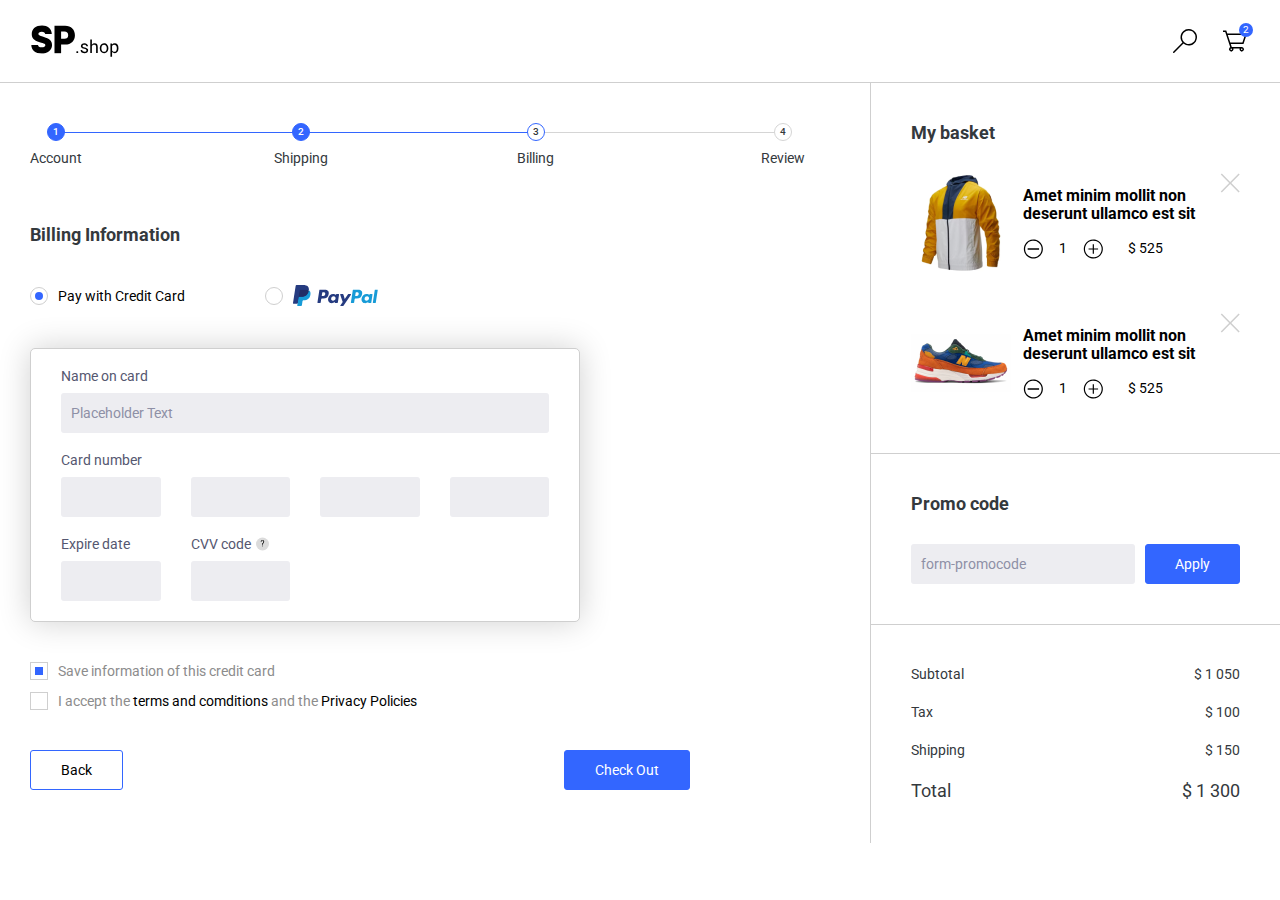
==== app/index.html @ a6941715 "init project" ====
<!DOCTYPE html>
<html lang="ru">
  <head>
    <meta charset="UTF-8">
<meta http-equiv="X-UA-Compatible" content="IE=edge">
<meta name="viewport" content="width=device-width, initial-scale=1.0">
    <!-- Favicon -->
<link rel="shortcut icon" href="img/favicon.png" type="image/x-icon" />

<!-- Link Swiper's CSS -->
<link rel="stylesheet" href="https://unpkg.com/swiper/swiper-bundle.min.css" />

<!-- nouislider -->
<link
  rel="stylesheet"
  href="https://cdnjs.cloudflare.com/ajax/libs/noUiSlider/15.5.0/nouislider.min.css"
/>

<!-- Choices JS  -->
<link
  rel="stylesheet"
  href="https://cdn.jsdelivr.net/npm/choices.js/public/assets/styles/choices.min.css"
/>

<!-- fancybox -->
<link
  rel="stylesheet"
  href="https://cdnjs.cloudflare.com/ajax/libs/fancybox/3.5.7/jquery.fancybox.min.css"
/>

<!-- Custom Link -->
<link rel="stylesheet" href="css/style.css" />

<title>Title</title>

  </head>

  <body>
    <div class="site-wrapper">
      <header class="header">
  <!-- Mobile Menu -->
  <div class="overlay"></div>

  <div class="mobile-menu">
    <div class="mobile-menu__top">
      <a class="mobile-menu__logo logo" href="#">
        <img src="img/logo.png" alt="логотип" />
      </a>
      <button
        class="mobile-menu__close"
        type="button"
        aria-label="Закрыть меню"
      >
        <svg
          width="24"
          height="24"
          viewBox="0 0 24 24"
          fill="none"
          xmlns="http://www.w3.org/2000/svg"
        >
          <path
            d="M6 6L18 18"
            stroke="#f1ebda"
            stroke-width="2"
            stroke-linecap="round"
            stroke-linejoin="round"
          />
          <path
            d="M18 6L6 18"
            stroke="#f1ebda"
            stroke-width="2"
            stroke-linecap="round"
            stroke-linejoin="round"
          />
        </svg>
      </button>
    </div>

    <ul class="mobile-menu__list">
      <li class="mobile-menu__item">
        <a class="mobile-menu__link" href="#"><span>Пункт меню</span></a>
      </li>
      <li class="mobile-menu__item">
        <a class="mobile-menu__link" href="#"><span>Пункт меню</span></a>
      </li>
      <li class="mobile-menu__item">
        <a class="mobile-menu__link" href="#"><span>Пункт меню</span></a>
      </li>
    </ul>

    <div class="mobile-menu__btns">
      <a class="mobile-menu__phone" href="tel:+74994990917">
        +7 (499) 499 09 17
      </a>
      <!-- <button class="mobile-menu__btn btn" type="button">Онлайн запись</button> -->
    </div>
  </div>
  <!-- Mobile Menu -->

  <div class="container">
    <div class="header__wrapper">
      <a class="header__logo logo" href="#">
        <img src="img/logo.svg" alt="logo" />
      </a>

      <ul class="header-tools">
        <li class="header-tools__item">
          <button class="header-tools__btn" href="#">
            <svg>
              <use xlink:href="img/sprite.svg#search"></use>
            </svg>
          </button>
        </li>
        <li class="header-tools__item">
          <button class="header-tools__btn cart-btn" href="#">
            <svg>
              <use xlink:href="img/sprite.svg#cart"></use>
            </svg>

            <span class="count">2</span>
          </button>
        </li>
      </ul>

      <button class="header__toggle" type="button" aria-label="Открыть меню">
        <span class="header__toggle-line"></span>
        <span class="header__toggle-line"></span>
        <span class="header__toggle-line"></span>
      </button>
    </div>
  </div>
</header>


      <main class="main"><section class="cart">
  <div class="container">
    <div class="cart__wrapper">
      <div class="cart__left">
        <div class="cart__steps cart-steps">
          <div class="cart-steps__top">
            <div class="cart-steps__step cart-steps__step--active">
              <div class="cart-steps__line">
                <span class="cart-steps__line-fill"></span>
              </div>
              <div class="cart-steps__item">
                <span class="cart-steps__count">1</span>
                <p>Account</p>
              </div>
            </div>
            <div class="cart-steps__step cart-steps__step--active">
              <div class="cart-steps__line">
                <span class="cart-steps__line-fill"></span>
              </div>
              <div class="cart-steps__item">
                <span class="cart-steps__count">2</span>
                <p>Shipping</p>
              </div>
            </div>
            <div class="cart-steps__step cart-steps__step--next">
              <div class="cart-steps__line">
                <span class="cart-steps__line-fill"></span>
              </div>
              <div class="cart-steps__item">
                <span class="cart-steps__count">3</span>
                <p>Billing</p>
              </div>
            </div>
            <div class="cart-steps__step">
              <div class="cart-steps__line">
                <span class="cart-steps__line-fill"></span>
              </div>
              <div class="cart-steps__item">
                <span class="cart-steps__count">4</span>
                <p>Review</p>
              </div>
            </div>
          </div>
        </div>

        <h2 class="cart__title">Billing Information</h2>

        <form class="cart__form form-submit">
          <div class="form-submit__radios">
            <label class="custom-checkbox">
              <input
                class="custom-checkbox__input"
                name="payment-method"
                type="radio"
                checked
              />
              <span class="custom-checkbox__box"></span>
              <span class="custom-checkbox__text"> Pay with Credit Card </span>
            </label>
            <label class="custom-checkbox">
              <input
                class="custom-checkbox__input"
                name="payment-method"
                type="radio"
              />
              <span class="custom-checkbox__box"></span>
              <span class="custom-checkbox__text">
                <img src="img/paypal.svg" width="85" height="23" alt="paypal" />
              </span>
            </label>
          </div>

          <div class="form-submit__credit-card">
            <div class="form-submit__group">
              <label class="form-submit__label" for="card-name">
                Name on card
              </label>
              <input
                class="form-submit__input"
                type="text"
                id="card-name"
                placeholder="Placeholder Text"
              />
            </div>
            <div class="form-submit__group">
              <label class="form-submit__label" for="cart-number">
                Card number
              </label>
              <div class="form-submit__inputs">
                <input
                  class="form-submit__input"
                  type="text"
                  id="card-number"
                />
                <input
                  class="form-submit__input"
                  type="text"
                  id="card-number"
                />
                <input
                  class="form-submit__input"
                  type="text"
                  id="card-number"
                />
                <input
                  class="form-submit__input"
                  type="text"
                  id="card-number"
                />
              </div>
            </div>
            <div class="form-submit__groups">
              <div class="form-submit__group">
                <label class="form-submit__label" for="expire-date">
                  Expire date
                </label>

                <input
                  class="form-submit__input"
                  type="text"
                  id="expire-date"
                />
              </div>
              <div class="form-submit__group">
                <label class="form-submit__label" for="cw-code">
                  CVV code
                  <span class="form-submit__question-mark">
                    <svg>
                      <use xlink:href="img/sprite.svg#question-mark"></use>
                    </svg>

                    <small class="tooltip">Card Verification Value </small>
                  </span>
                </label>

                <input class="form-submit__input" type="text" id="cw-code" />
              </div>
            </div>
          </div>

          <div class="form-submit__checkboxes">
            <label class="custom-checkbox custom-checkbox--square">
              <input class="custom-checkbox__input" type="checkbox" checked />
              <span class="custom-checkbox__box"></span>
              <span class="custom-checkbox__text">
                Save information of this credit card
              </span>
            </label>
            <label class="custom-checkbox custom-checkbox--square">
              <input class="custom-checkbox__input" type="checkbox" />
              <span class="custom-checkbox__box"></span>
              <span class="custom-checkbox__text">
                I accept the <a href="#"> terms and comditions</a> <br />
                and the
                <a href="#"> Privacy Policies</a>
              </span>
            </label>
          </div>

          <div class="form-submit__btns">
            <button class="form-submit__btn btn btn--border" type="button">
              Back
            </button>
            <button class="form-submit__btn btn" type="submit">
              Check Out
            </button>
          </div>
        </form>
      </div>
      <div class="cart__right cart-right">
        <div class="cart-right__box">
          <h2 class="cart-right__title">My basket</h2>

          <ul class="cart-right__list">
            <li class="cart-right__item">
              <article class="cart-item" id="1">
                <img
                  class="cart-item__img"
                  src="img/cart-items/1.png"
                  alt="img"
                />
                <div class="cart-item__info">
                  <h3 class="cart-item__title">
                    Amet minim mollit non deserunt ullamco est sit
                  </h3>
                  <div class="cart-item__actions">
                    <div class="cart-item__counter counter">
                      <button
                        class="counter__btn counter__btn--decrement"
                        data-target="increment"
                        type="button"
                      >
                        <svg>
                          <use xlink:href="img/sprite.svg#minus"></use>
                        </svg>
                      </button>
                      <input class="counter__input" type="text" value="1" />
                      <button
                        class="counter__btn counter__btn--increment"
                        data-target="decrement"
                      >
                        <svg>
                          <use xlink:href="img/sprite.svg#plus"></use>
                        </svg>
                      </button>
                    </div>
                    <div class="cart-item__price">$ <span>525</span></div>
                  </div>
                </div>

                <button class="cart-item__remove" type="button">
                  <svg>
                    <use xlink:href="img/sprite.svg#close"></use>
                  </svg>
                </button>
              </article>
            </li>
            <li class="cart-right__item">
              <article class="cart-item" id="2">
                <img
                  class="cart-item__img"
                  src="img/cart-items/2.png"
                  alt="img"
                />
                <div class="cart-item__info">
                  <h3 class="cart-item__title">
                    Amet minim mollit non deserunt ullamco est sit
                  </h3>
                  <div class="cart-item__actions">
                    <div class="cart-item__counter counter">
                      <button
                        class="counter__btn counter__btn--decrement"
                        data-target="increment"
                        type="button"
                      >
                        <svg>
                          <use xlink:href="img/sprite.svg#minus"></use>
                        </svg>
                      </button>
                      <input class="counter__input" type="text" value="1" />
                      <button
                        class="counter__btn counter__btn--increment"
                        data-target="decrement"
                      >
                        <svg>
                          <use xlink:href="img/sprite.svg#plus"></use>
                        </svg>
                      </button>
                    </div>
                    <div class="cart-item__price">$ <span>525</span></div>
                  </div>
                </div>

                <button class="cart-item__remove" type="button">
                  <svg>
                    <use xlink:href="img/sprite.svg#close"></use>
                  </svg>
                </button>
              </article>
            </li>
          </ul>
        </div>

        <div class="cart-right__box">
          <h2 class="cart-right__title">Promo code</h2>
          <form class="form-promocode">
            <label class="form-promocode__label">
              <input
                class="form-promocode__input"
                type="text"
                placeholder="form-promocode"
              />
            </label>
            <button class="form-promocode__btn btn">Apply</button>
          </form>
        </div>

        <div class="cart-right__box">
          <ul class="total">
            <li class="total__item">
              <div>Subtotal</div>
              <div>$ <span class="subtotal-price">1 050</span></div>
            </li>
            <li class="total__item">
              <div>Tax</div>
              <div>$ <span class="tax-price">100</span></div>
            </li>
            <li class="total__item">
              <div>Shipping</div>
              <div>$ <span class="shipping-price">150</span></div>
            </li>
            <li class="total__item">
              <div>Total</div>
              <div>$ <span class="total-price">1 300</span></div>
            </li>
          </ul>
        </div>
      </div>
    </div>
  </div>

  <!-- <div class="cart__right cart-right">
    <div class="cart-right__box">
      <h2 class="cart-right__title">My basket</h2>

      <ul class="cart-right__list">
        <li class="car-right__item">
          <article class="cart-item">
            <img class="cart-item__img" src="img/cart-items/1.png" alt="img" />
            <div class="cart-item__info">
              <h3 class="cart-item__title">
                Amet minim mollit non deserunt ullamco est sit
              </h3>
              <div class="cart-item__actions">
                <div class="cart-item__counter counter">
                  <button
                    class="counter__btn counter__btn--increment"
                    type="button"
                  >
                    <svg>
                      <use xlink:href="img/sprite.svg#minus"></use>
                    </svg>
                  </button>
                  <input class="counter__input" type="text" value="1" />
                  <button class="counter__btn counter__btn--decrease">
                    <svg>
                      <use xlink:href="img/sprite.svg#plus"></use>
                    </svg>
                  </button>
                </div>
                <span class="cart-item__price"> $ 525 </span>
              </div>
            </div>

            <button class="cart-item__remove" type="button">
              <svg>
                <use xlink:href="img/sprite.svg#close"></use>
              </svg>
            </button>
          </article>
        </li>
        <li class="car-right__item">
          <article class="cart-item">
            <img class="cart-item__img" src="img/cart-items/2.png" alt="img" />
            <div class="cart-item__info">
              <h3 class="cart-item__title">
                Amet minim mollit non deserunt ullamco est sit
              </h3>
              <div class="cart-item__actions">
                <div class="cart-item__counter counter">
                  <button
                    class="counter__btn counter__btn--increment"
                    type="button"
                  >
                    <svg>
                      <use xlink:href="img/sprite.svg#minus"></use>
                    </svg>
                  </button>
                  <input class="counter__input" type="text" value="1" />
                  <button class="counter__btn counter__btn--decrease">
                    <svg>
                      <use xlink:href="img/sprite.svg#plus"></use>
                    </svg>
                  </button>
                </div>
                <span class="cart-item__price"> $ 525 </span>
              </div>
            </div>

            <button class="cart-item__remove" type="button">
              <svg>
                <use xlink:href="img/sprite.svg#close"></use>
              </svg>
            </button>
          </article>
        </li>
      </ul>
    </div>

    <div class="cart-right__box">
      <h2 class="cart-right__title">Promo code</h2>
      <form class="form-promocode">
        <label class="form-promocode__label">
          <input
            class="form-promocode__input"
            type="text"
            placeholder="form-promocode"
          />
        </label>
        <button class="form-promocode__btn btn">Apply</button>
      </form>
    </div>

    <div class="cart-right__box">
      <h2 class="cart-right__title">Promo code</h2>

      <ul class="total">
        <li class="total__item">
          <div>Subtotal</div>
          <div>$1 050</div>
        </li>
        <li class="total__item">
          <div>Tax</div>
          <div>$100</div>
        </li>
        <li class="total__item">
          <div>Shipping</div>
          <div>$150</div>
        </li>
        <li class="total__item">
          <div>
            <b> Total </b>
          </div>
          <div>
            <b> $1 300 </b>
          </div>
        </li>
      </ul>
    </div>
  </div> -->
</section>
</main>
      <footer class="footer">
  <div class="container"></div>
</footer>

    </div>

    <!-- Swiper JS -->
<script src="https://unpkg.com/swiper/swiper-bundle.min.js"></script>

<!-- nouislider -->
<script src="https://cdnjs.cloudflare.com/ajax/libs/noUiSlider/15.5.0/nouislider.min.js"></script>

<!-- jQuery -->
<script src="https://cdnjs.cloudflare.com/ajax/libs/jquery/3.6.0/jquery.min.js"></script>

<!-- Choices JS -->
<script src="https://cdn.jsdelivr.net/npm/choices.js/public/assets/scripts/choices.min.js"></script>

<!-- Input Mask -->
<script
  src="https://cdn.jsdelivr.net/npm/jquery.maskedinput@1.4.1/src/jquery.maskedinput.min.js"
  type="text/javascript"
></script>

<!-- fancybox -->
<script src="https://cdnjs.cloudflare.com/ajax/libs/fancybox/3.5.7/jquery.fancybox.min.js"></script>

<!-- JS -->
<script src="js/main.min.js"></script>

  </body>
</html>
---- app/css/style.css ----
@import url("https://fonts.googleapis.com/css2?family=Roboto:wght@400;500;700&display=swap");
html {
  -webkit-box-sizing: border-box;
          box-sizing: border-box;
}

*,
*::after,
*::before {
  -webkit-box-sizing: inherit;
          box-sizing: inherit;
}

ul,
ol {
  padding: 0;
  list-style: none;
}

body,
h1,
h2,
h3,
h4,
h5,
h6,
p,
ul,
ol,
li,
figure,
figcaption,
blockquote,
dl,
dd {
  margin: 0;
}

img {
  max-width: 100%;
  display: block;
}

input,
button,
textarea,
select {
  font: inherit;
}

a {
  color: inherit;
  text-decoration: none;
}

input,
textarea {
  border: none;
  background-color: transparent;
}

textarea {
  resize: none;
}

address,
cite {
  font-style: normal;
}

html {
  scroll-behavior: smooth;
}

button {
  padding: 0;
  border: none;
  background-color: transparent;
  cursor: pointer;
}

/* Chrome, Safari, Edge, Opera */
input::-webkit-outer-spin-button,
input::-webkit-inner-spin-button {
  -webkit-appearance: none;
  margin: 0;
}

/* Firefox */
input[type=number] {
  -moz-appearance: textfield;
}

input[type=text]::-ms-clear {
  display: none;
  width: 0;
  height: 0;
}

input[type=text]::-ms-reveal {
  display: none;
  width: 0;
  height: 0;
}

input[type=search]::-webkit-search-decoration,
input[type=search]::-webkit-search-cancel-button,
input[type=search]::-webkit-search-results-button,
input[type=search]::-webkit-search-results-decoration {
  display: none;
}

html,
body {
  height: 100%;
}

.site-wrapper {
  min-height: 100vh;
  display: -webkit-box;
  display: -ms-flexbox;
  display: flex;
  -webkit-box-orient: vertical;
  -webkit-box-direction: normal;
      -ms-flex-direction: column;
          flex-direction: column;
}

.main {
  -webkit-box-flex: 1;
      -ms-flex: 1 1 auto;
          flex: 1 1 auto;
}

:root {
  --color-black: #000;
  --color-white: #fff;
  --color-dark: #34393d;
  --color-bg: #fffbf6;
  --color-accent: #3366FF;
}

body {
  font-family: "Roboto", sans-serif;
  font-weight: 400;
  font-size: 14px;
  line-height: 1.1;
  color: var(--color-dark);
  background-color: var(--color-white);
  position: relative;
  overflow-x: hidden;
}
@media (max-width: 767.98px) {
  body {
    font-size: 15px;
  }
}
body.no-scroll {
  overflow: hidden;
}

.container {
  max-width: 1640px;
  padding: 0px 30px;
  margin: 0 auto;
}
@media (max-width: 576px) {
  .container {
    padding: 0 10px;
  }
}

.visually-hidden {
  position: absolute;
  clip: rect(0 0 0 0);
  width: 1px;
  height: 1px;
  margin: -1px;
}

.overlay {
  position: absolute;
  top: 0;
  left: 0;
  opacity: 0;
  visibility: hidden;
  z-index: 10;
  width: 100%;
  height: 100%;
  background-color: rgba(0, 0, 0, 0.55);
  -webkit-backdrop-filter: blur(5px);
          backdrop-filter: blur(5px);
  -webkit-transition: 200ms ease-in;
  -o-transition: 200ms ease-in;
  transition: 200ms ease-in;
}
.overlay.active {
  opacity: 1;
  visibility: visible;
  -webkit-transition-delay: 550ms ease;
       -o-transition-delay: 550ms ease;
          transition-delay: 550ms ease;
}

.logo {
  display: block;
  width: 90px;
  height: 32px;
}
.logo img {
  width: 100%;
  height: 100%;
  -o-object-fit: contain;
     object-fit: contain;
}
.logo:hover {
  opacity: 0.8;
}

.section-title {
  font-size: 40px;
}
@media (max-width: 1270px) {
  .section-title {
    font-size: calc(
        24px + 16 *
          ((100vw - 360px) / 910)
      );
  }
}

.btn {
  display: inline-block;
  line-height: 1;
  background-color: var(--color-accent);
  color: var(--color-white);
  -webkit-transition: 200ms ease;
  -o-transition: 200ms ease;
  transition: 200ms ease;
  padding: 6px 30px;
  border-radius: 3px;
  border: 1px solid var(--color-accent);
  text-align: center;
  height: 40px;
  display: -webkit-inline-box;
  display: -ms-inline-flexbox;
  display: inline-flex;
  -webkit-box-align: center;
      -ms-flex-align: center;
          align-items: center;
  -webkit-box-pack: center;
      -ms-flex-pack: center;
          justify-content: center;
}
.btn:hover {
  background-color: var(--color-white);
  color: var(--color-accent);
}
.btn:active {
  -webkit-transform: scale(0.98);
      -ms-transform: scale(0.98);
          transform: scale(0.98);
}
.btn--border {
  border-color: #cfcfcf;
  background-color: var(--color-white);
  color: var(--color-black);
  border-color: var(--color-accent);
}
.btn--border:hover {
  background-color: var(--color-accent);
  color: var(--color-white);
}

.map iframe {
  width: 100%;
  height: 100%;
  border: 0;
}

.company {
  display: -webkit-box;
  display: -ms-flexbox;
  display: flex;
  -webkit-box-align: center;
      -ms-flex-align: center;
          align-items: center;
  text-decoration: none;
  color: #95959a;
  font-size: 13px;
  -webkit-transition: 200ms ease;
  -o-transition: 200ms ease;
  transition: 200ms ease;
}
.company:hover {
  opacity: 0.7;
}
.company span {
  margin-right: 10px;
}
@media (max-width: 767.98px) {
  .company {
    -webkit-box-pack: center;
        -ms-flex-pack: center;
            justify-content: center;
  }
  .company img {
    width: 140px;
  }
}

@-webkit-keyframes opacity-visibility {
  0% {
    opacity: 0;
    visibility: hidden;
  }
  100% {
    opacity: 1;
    visibility: visible;
  }
}

@keyframes opacity-visibility {
  0% {
    opacity: 0;
    visibility: hidden;
  }
  100% {
    opacity: 1;
    visibility: visible;
  }
}
.checkbox {
  position: relative;
  width: 100%;
  height: 100%;
  cursor: pointer;
  display: -webkit-box;
  display: -ms-flexbox;
  display: flex;
  -webkit-box-align: center;
      -ms-flex-align: center;
          align-items: center;
}
.checkbox__box {
  display: inline-block;
  width: 25px;
  height: 25px;
  background-color: rgba(255, 255, 255, 0.1);
  position: relative;
  margin-right: 13px;
}
.checkbox__input {
  position: absolute;
  clip: rect(0 0 0 0);
  width: 1px;
  height: 1px;
  margin: -1px;
}
.checkbox__text {
  display: -webkit-box;
  display: -ms-flexbox;
  display: flex;
  -webkit-box-align: center;
      -ms-flex-align: center;
          align-items: center;
  gap: 5px;
  color: #9da4a9;
  font-size: 13px;
  line-height: 1;
}
@media (max-width: 576px) {
  .checkbox__text {
    -webkit-box-orient: vertical;
    -webkit-box-direction: normal;
        -ms-flex-direction: column;
            flex-direction: column;
    -webkit-box-align: start;
        -ms-flex-align: start;
            align-items: flex-start;
  }
}
.checkbox__text a {
  color: var(--color-accent);
}

.custom-checkbox {
  position: relative;
  cursor: pointer;
  display: -webkit-inline-box;
  display: -ms-inline-flexbox;
  display: inline-flex;
  -webkit-box-align: center;
      -ms-flex-align: center;
          align-items: center;
}
.custom-checkbox__input {
  position: absolute;
  clip: rect(0 0 0 0);
  width: 1px;
  height: 1px;
  margin: -1px;
}
.custom-checkbox__box {
  display: inline-block;
  width: 18px;
  height: 18px;
  background-color: var(--color-white);
  position: relative;
  border-radius: 50%;
  margin-right: 10px;
  border: 1px solid #cfcfcf;
  -ms-flex-negative: 0;
      flex-shrink: 0;
}
.custom-checkbox__box::after {
  position: absolute;
  content: "";
  width: 50%;
  height: 50%;
  background-color: transparent;
  top: 50%;
  left: 50%;
  -webkit-transform: translate(-50%, -50%);
      -ms-transform: translate(-50%, -50%);
          transform: translate(-50%, -50%);
  border-radius: 50%;
}
.custom-checkbox .custom-checkbox__input:checked ~ .custom-checkbox__box::after {
  background-color: var(--color-accent);
}
.custom-checkbox__text {
  color: var(--color-black);
  line-height: 1;
}
.custom-checkbox--square .custom-checkbox__box {
  border-radius: 0;
}
.custom-checkbox--square .custom-checkbox__box::after {
  border-radius: 0;
}
.custom-checkbox--square .custom-checkbox__text {
  color: #8c8c8c;
}
.custom-checkbox--square .custom-checkbox__text br {
  display: none;
}
@media (max-width: 576px) {
  .custom-checkbox--square .custom-checkbox__text br {
    display: block;
  }
}
.custom-checkbox--square .custom-checkbox__text a {
  color: var(--color-black);
}
.custom-checkbox--square .custom-checkbox__text a:hover {
  text-decoration: underline;
}

.header {
  padding: 25px 0;
  color: #333933;
  position: sticky;
  top: 0;
  left: 0;
  width: 100%;
  background-color: var(--color-white);
  z-index: 10;
  border-bottom: 1px solid #cfcfcf;
}
.header.scroll-header {
  -webkit-box-shadow: 0 4px 8px rgba(0, 0, 0, 0.15);
          box-shadow: 0 4px 8px rgba(0, 0, 0, 0.15);
}
.header__wrapper {
  display: -webkit-box;
  display: -ms-flexbox;
  display: flex;
  -webkit-box-align: center;
      -ms-flex-align: center;
          align-items: center;
  -webkit-box-pack: justify;
      -ms-flex-pack: justify;
          justify-content: space-between;
}
.header__toggle {
  display: none;
}
@media (max-width: 991.98px) {
  .header__toggle {
    -ms-flex-negative: 0;
        flex-shrink: 0;
    width: 29px;
    height: 22px;
    display: -webkit-box;
    display: -ms-flexbox;
    display: flex;
    -webkit-box-orient: vertical;
    -webkit-box-direction: normal;
        -ms-flex-direction: column;
            flex-direction: column;
    -webkit-box-pack: justify;
        -ms-flex-pack: justify;
            justify-content: space-between;
    -webkit-box-align: center;
        -ms-flex-align: center;
            align-items: center;
    -webkit-transition: 350ms ease-in;
    -o-transition: 350ms ease-in;
    transition: 350ms ease-in;
    margin-left: 25px;
    overflow: hidden;
  }
  .header__toggle-line {
    border-radius: 3px;
    width: 100%;
    height: 2px;
    background-color: var(--color-black);
    position: relative;
    -webkit-transition: 150ms ease-in;
    -o-transition: 150ms ease-in;
    transition: 150ms ease-in;
  }
}
.header .header-tools {
  display: -webkit-box;
  display: -ms-flexbox;
  display: flex;
  -webkit-box-align: center;
      -ms-flex-align: center;
          align-items: center;
}
@media (max-width: 991.98px) {
  .header .header-tools {
    margin-left: auto;
  }
}
.header .header-tools__item {
  -ms-flex-negative: 0;
      flex-shrink: 0;
  height: 24px;
}
.header .header-tools__item:not(:last-child) {
  margin-right: 26px;
}
.header .header-tools__btn {
  width: 24px;
  height: 24px;
  position: relative;
}
.header .header-tools__btn.cart-btn {
  margin-right: 3px;
}
.header .header-tools__btn svg {
  width: 100%;
  height: 100%;
  fill: var(--color-black);
}
.header .header-tools__btn .count {
  position: absolute;
  line-height: 1;
  background-color: var(--color-accent);
  color: var(--color-white);
  padding: 2px 4px;
  border-radius: 50%;
  top: -6px;
  right: -6px;
  font-size: 10px;
  display: -webkit-box;
  display: -ms-flexbox;
  display: flex;
  -webkit-box-align: center;
      -ms-flex-align: center;
          align-items: center;
  -webkit-box-pack: center;
      -ms-flex-pack: center;
          justify-content: center;
}

.mobile-menu {
  display: -webkit-box;
  display: -ms-flexbox;
  display: flex;
  -webkit-box-orient: vertical;
  -webkit-box-direction: normal;
      -ms-flex-direction: column;
          flex-direction: column;
  -webkit-box-align: start;
      -ms-flex-align: start;
          align-items: flex-start;
  position: absolute;
  left: 0;
  top: 0;
  height: 100vh;
  background-color: var(--color-white);
  color: var(--color-dark);
  z-index: 12;
  width: 100%;
  -webkit-transform: translateY(-100%);
      -ms-transform: translateY(-100%);
          transform: translateY(-100%);
  opacity: 0;
  visibility: hidden;
  overflow-y: auto;
  -webkit-transition: 350ms ease-in-out;
  -o-transition: 350ms ease-in-out;
  transition: 350ms ease-in-out;
  padding: 40px;
  padding-bottom: 20px;
}
@media (max-width: 1270px) {
  .mobile-menu {
    padding: calc(
        20px + 20 *
          ((100vw - 360px) / 910)
      );
  }
}
.mobile-menu.active {
  opacity: 1;
  visibility: visible;
  -webkit-transform: translateY(0);
      -ms-transform: translateY(0);
          transform: translateY(0);
}
.mobile-menu__top {
  margin-bottom: 40px;
  display: -webkit-box;
  display: -ms-flexbox;
  display: flex;
  -webkit-box-align: center;
      -ms-flex-align: center;
          align-items: center;
  -webkit-box-pack: justify;
      -ms-flex-pack: justify;
          justify-content: space-between;
  width: 100%;
}
.mobile-menu__close {
  width: 30px;
  height: 30px;
}
.mobile-menu__close svg {
  width: 100%;
  height: 100%;
}
.mobile-menu__close svg path {
  -webkit-transition: 200ms ease;
  -o-transition: 200ms ease;
  transition: 200ms ease;
  stroke: var(--color-dark);
}
.mobile-menu__list {
  margin-bottom: 32px;
  width: 100%;
}
.mobile-menu__item:not(:last-child) {
  margin-bottom: 15px;
}
.mobile-menu__link {
  font-size: 18px;
  width: 100%;
  display: block;
}
.mobile-menu__link span {
  border-bottom: 1px solid transparent;
  -webkit-transition: 300ms ease;
  -o-transition: 300ms ease;
  transition: 300ms ease;
}
.mobile-menu__link:hover span {
  border-bottom-color: var(--color-dark);
}
.mobile-menu__btns {
  display: -webkit-box;
  display: -ms-flexbox;
  display: flex;
  -webkit-box-orient: vertical;
  -webkit-box-direction: normal;
      -ms-flex-direction: column;
          flex-direction: column;
  -webkit-box-align: start;
      -ms-flex-align: start;
          align-items: flex-start;
}
.mobile-menu__btns .mobile-menu__btn {
  padding: 12px 20px;
  border-radius: 5px;
}
.mobile-menu__btns .mobile-menu__btn:not(:last-child) {
  margin-bottom: 20px;
}
.mobile-menu__phone {
  font-size: 18px;
  line-height: 1;
  font-weight: 700;
  color: #333933;
  -webkit-transition: 200ms ease;
  -o-transition: 200ms ease;
  transition: 200ms ease;
  margin-right: 20px;
  margin-bottom: 20px;
}
.mobile-menu__phone:hover {
  opacity: 0.8;
}

.cart {
  position: relative;
}
.cart__wrapper {
  display: -ms-grid;
  display: grid;
  -ms-grid-columns: 1fr 410px;
  grid-template-columns: 1fr 410px;
  gap: 65px;
}
@media (max-width: 991.98px) {
  .cart__wrapper {
    -ms-grid-columns: 1fr;
    grid-template-columns: 1fr;
  }
}
.cart .container {
  padding-right: 0;
}
@media (max-width: 991.98px) {
  .cart .container {
    padding-right: 30px;
  }
}
@media (max-width: 576px) {
  .cart .container {
    padding-right: 10px;
  }
}
.cart__left {
  padding: 40px 0;
}
.cart__right {
  border-left: 1px solid #cfcfcf;
}
@media (max-width: 991.98px) {
  .cart__right {
    position: fixed;
    top: 0;
    right: 0;
    width: 100%;
    background-color: var(--color-white);
    z-index: 2;
    height: 100vh;
    padding-top: 80px;
    -webkit-transition: 500ms ease;
    -o-transition: 500ms ease;
    transition: 500ms ease;
    -webkit-transform: translateX(100%);
        -ms-transform: translateX(100%);
            transform: translateX(100%);
  }
  .cart__right.active {
    -webkit-transform: translateX(0);
        -ms-transform: translateX(0);
            transform: translateX(0);
  }
}
.cart__title {
  font-size: 18px;
  margin-bottom: 40px;
}
.cart__steps {
  margin-bottom: 60px;
}
.cart__form {
  max-width: 660px;
}
.cart .cart-steps__top {
  display: -webkit-box;
  display: -ms-flexbox;
  display: flex;
  -webkit-box-align: center;
      -ms-flex-align: center;
          align-items: center;
}
.cart .cart-steps__count {
  width: 18px;
  height: 18px;
  border: 1px solid #d5d5d5;
  border-radius: 50%;
  font-size: 10px;
  font-weight: 500;
  display: -webkit-box;
  display: -ms-flexbox;
  display: flex;
  -webkit-box-align: center;
      -ms-flex-align: center;
          align-items: center;
  -webkit-box-pack: center;
      -ms-flex-pack: center;
          justify-content: center;
  margin-bottom: 10px;
  background-color: var(--color-white);
}
.cart .cart-steps__step {
  width: 100%;
  display: -webkit-box;
  display: -ms-flexbox;
  display: flex;
  -webkit-box-align: start;
      -ms-flex-align: start;
          align-items: flex-start;
  -webkit-box-pack: center;
      -ms-flex-pack: center;
          justify-content: center;
  -webkit-box-orient: vertical;
  -webkit-box-direction: normal;
      -ms-flex-direction: column;
          flex-direction: column;
  position: relative;
  z-index: 1;
}
.cart .cart-steps__step:last-child {
  width: auto;
}
.cart .cart-steps__step:last-child .cart-steps__line {
  display: none;
}
.cart .cart-steps__step--next .cart-steps__count {
  border-color: var(--color-accent);
}
.cart .cart-steps__step--active .cart-steps__count {
  background-color: var(--color-accent);
  color: var(--color-white);
  border-color: var(--color-accent);
}
.cart .cart-steps__step--active .cart-steps__line-fill {
  width: 100%;
}
.cart .cart-steps__item {
  display: -webkit-box;
  display: -ms-flexbox;
  display: flex;
  -webkit-box-align: center;
      -ms-flex-align: center;
          align-items: center;
  -webkit-box-orient: vertical;
  -webkit-box-direction: normal;
      -ms-flex-direction: column;
          flex-direction: column;
  -webkit-box-pack: center;
      -ms-flex-pack: center;
          justify-content: center;
  line-height: 1;
}
.cart .cart-steps__line {
  background-color: #d5d5d5;
  position: absolute;
  top: 9px;
  left: 20px;
  width: 100%;
  height: 1px;
  z-index: -1;
}
.cart .cart-steps__line-fill {
  position: absolute;
  top: 0;
  left: 0;
  height: 100%;
  width: 0;
  background-color: var(--color-accent);
}

.cart-right__box {
  padding: 40px;
}
@media (max-width: 767.98px) {
  .cart-right__box {
    padding: 20px 10px;
  }
}
.cart-right__box:not(:last-child) {
  border-bottom: 1px solid #cfcfcf;
}
.cart-right__title {
  font-size: 18px;
  margin-bottom: 30px;
}
.cart-right__list {
  display: -ms-grid;
  display: grid;
  gap: 40px;
  max-height: 500px;
  overflow-y: auto;
  overflow-x: hidden;
}

.cart-item {
  display: -webkit-box;
  display: -ms-flexbox;
  display: flex;
  -webkit-box-align: center;
      -ms-flex-align: center;
          align-items: center;
  padding-right: 30px;
  color: var(--color-black);
  position: relative;
}
.cart-item__remove {
  position: absolute;
  top: 0;
  right: 0;
  width: 20px;
  height: 20px;
  -webkit-transition: 200ms ease;
  -o-transition: 200ms ease;
  transition: 200ms ease;
}
.cart-item__remove:hover svg {
  fill: var(--color-black);
}
.cart-item__remove svg {
  width: 100%;
  height: 100%;
  fill: #cfcfcf;
  -webkit-transition: inherit;
  -o-transition: inherit;
  transition: inherit;
  pointer-events: none;
}
.cart-item__img {
  width: 100px;
  height: 100px;
  -ms-flex-negative: 0;
      flex-shrink: 0;
  margin-right: 12px;
}
@media (max-width: 576px) {
  .cart-item__img {
    width: 80px;
    height: 80px;
  }
}
.cart-item__title {
  margin-bottom: 16px;
}
.cart-item__actions {
  display: -webkit-box;
  display: -ms-flexbox;
  display: flex;
  -webkit-box-align: center;
      -ms-flex-align: center;
          align-items: center;
}
.cart-item__counter {
  margin-right: 25px;
}

.counter {
  display: -webkit-box;
  display: -ms-flexbox;
  display: flex;
  -webkit-box-align: center;
      -ms-flex-align: center;
          align-items: center;
  width: 80px;
  height: 20px;
  -webkit-box-pack: justify;
      -ms-flex-pack: justify;
          justify-content: space-between;
}
.counter__input {
  width: calc(100% - 50px);
  text-align: center;
}
.counter__btn {
  width: 20px;
  height: 20px;
  -ms-flex-negative: 0;
      flex-shrink: 0;
  -webkit-transition: 200ms ease;
  -o-transition: 200ms ease;
  transition: 200ms ease;
}
.counter__btn svg {
  width: 100%;
  height: 100%;
  fill: var(--color-black);
  pointer-events: none;
}

.form-submit {
  width: 100%;
  display: -ms-grid;
  display: grid;
  gap: 40px;
}
.form-submit__radios {
  display: -webkit-box;
  display: -ms-flexbox;
  display: flex;
  -webkit-box-align: center;
      -ms-flex-align: center;
          align-items: center;
}
.form-submit__radios .custom-checkbox:not(:last-child) {
  margin-right: 80px;
}
@media (max-width: 991.98px) {
  .form-submit__radios .custom-checkbox:not(:last-child) {
    margin-right: 20px;
  }
}
.form-submit__checkboxes {
  display: -webkit-box;
  display: -ms-flexbox;
  display: flex;
  -webkit-box-orient: vertical;
  -webkit-box-direction: normal;
      -ms-flex-direction: column;
          flex-direction: column;
  -webkit-box-align: start;
      -ms-flex-align: start;
          align-items: flex-start;
}
.form-submit__checkboxes .custom-checkbox:not(:last-child) {
  margin-bottom: 12px;
}
.form-submit__btns {
  display: -webkit-box;
  display: -ms-flexbox;
  display: flex;
  -webkit-box-align: center;
      -ms-flex-align: center;
          align-items: center;
  -webkit-box-pack: justify;
      -ms-flex-pack: justify;
          justify-content: space-between;
}
.form-submit__credit-card {
  background-color: #ffffff;
  border: 1px solid #cfcfcf;
  -webkit-box-shadow: 0px 0px 32px rgba(0, 0, 0, 0.19);
          box-shadow: 0px 0px 32px rgba(0, 0, 0, 0.19);
  border-radius: 5px;
  padding: 20px 30px;
  display: -ms-grid;
  display: grid;
  gap: 20px;
  max-width: 550px;
}
@media (max-width: 576px) {
  .form-submit__credit-card {
    -webkit-box-shadow: none;
            box-shadow: none;
    border: none;
    padding: 0;
  }
}
.form-submit__group {
  display: -webkit-box;
  display: -ms-flexbox;
  display: flex;
  -webkit-box-orient: vertical;
  -webkit-box-direction: normal;
      -ms-flex-direction: column;
          flex-direction: column;
  -webkit-box-align: start;
      -ms-flex-align: start;
          align-items: flex-start;
  width: 100%;
}
.form-submit__label {
  color: #555770;
  margin-bottom: 10px;
  line-height: 1;
  position: relative;
}
@media (max-width: 576px) {
  .form-submit__label {
    font-size: 12px;
  }
}
.form-submit__input {
  height: 40px;
  padding: 8px 10px;
  line-height: 1;
  background: #ededf1;
  border-radius: 3px;
  width: 100%;
  overflow: hidden;
}
.form-submit__input:focus {
  outline: 1px solid var(--color-black);
}
.form-submit__input::-webkit-input-placeholder {
  color: #8e90a6;
}
.form-submit__input::-moz-placeholder {
  color: #8e90a6;
}
.form-submit__input:-ms-input-placeholder {
  color: #8e90a6;
}
.form-submit__input::-ms-input-placeholder {
  color: #8e90a6;
}
.form-submit__input::placeholder {
  color: #8e90a6;
}
.form-submit__inputs, .form-submit__groups {
  display: -ms-grid;
  display: grid;
  -ms-grid-columns: (1fr)[4];
  grid-template-columns: repeat(4, 1fr);
  gap: 30px;
}
@media (max-width: 576px) {
  .form-submit__inputs, .form-submit__groups {
    gap: 5px;
  }
}
.form-submit__question-mark {
  width: 13px;
  height: 13px;
  display: -webkit-box;
  display: -ms-flexbox;
  display: flex;
  -webkit-box-align: center;
      -ms-flex-align: center;
          align-items: center;
  -webkit-box-pack: center;
      -ms-flex-pack: center;
          justify-content: center;
  background-color: #dbdbdb;
  border-radius: 50%;
  line-height: 1;
  position: absolute;
  top: 50%;
  -webkit-transform: translateY(-50%);
      -ms-transform: translateY(-50%);
          transform: translateY(-50%);
  right: -18px;
  padding-left: 1px;
}
.form-submit__question-mark:hover .tooltip {
  opacity: 1;
  visibility: visible;
  -webkit-transform: translateX(-50%) translateY(0);
      -ms-transform: translateX(-50%) translateY(0);
          transform: translateX(-50%) translateY(0);
}
.form-submit__question-mark svg {
  width: 60%;
  height: 60%;
  fill: var(--color-black);
}
.form-submit .tooltip {
  position: absolute;
  width: auto;
  padding: 10px;
  background-color: var(--color-white);
  width: 150px;
  display: -webkit-box;
  display: -ms-flexbox;
  display: flex;
  -webkit-box-orient: vertical;
  -webkit-box-direction: normal;
      -ms-flex-direction: column;
          flex-direction: column;
  -webkit-box-align: center;
      -ms-flex-align: center;
          align-items: center;
  -webkit-box-pack: center;
      -ms-flex-pack: center;
          justify-content: center;
  -webkit-box-shadow: 0px 0px 10px rgba(0, 0, 0, 0.1);
          box-shadow: 0px 0px 10px rgba(0, 0, 0, 0.1);
  border-radius: 3px;
  line-height: 1.4;
  text-align: center;
  top: 25px;
  left: 50%;
  -webkit-transition: 200ms ease;
  -o-transition: 200ms ease;
  transition: 200ms ease;
  opacity: 0;
  visibility: hidden;
  -webkit-transform: translateX(-50%) translateY(-5px);
      -ms-transform: translateX(-50%) translateY(-5px);
          transform: translateX(-50%) translateY(-5px);
}
.form-submit .tooltip::after {
  position: absolute;
  content: "";
  width: 0;
  height: 0;
  top: -19px;
  left: 50%;
  -webkit-transform: translateX(-50%);
      -ms-transform: translateX(-50%);
          transform: translateX(-50%);
  border-style: solid;
  border-width: 10px;
  border-color: transparent transparent #fff transparent;
  -webkit-filter: drop-shadow(0px 0px 1px rgba(0, 0, 0, 0.1));
          filter: drop-shadow(0px 0px 1px rgba(0, 0, 0, 0.1));
  z-index: -1;
}

.form-promocode {
  display: -webkit-box;
  display: -ms-flexbox;
  display: flex;
  -webkit-box-align: center;
      -ms-flex-align: center;
          align-items: center;
  -webkit-box-pack: justify;
      -ms-flex-pack: justify;
          justify-content: space-between;
}
.form-promocode__label {
  margin-right: 10px;
  width: 100%;
}
.form-promocode__input {
  display: block;
  width: 100%;
}
.form-promocode__btn {
  width: 95px;
}
.form-promocode__input {
  height: 40px;
  padding: 8px 10px;
  line-height: 1;
  background: #ededf1;
  border-radius: 3px;
  width: 100%;
  overflow: hidden;
}
.form-promocode__input:focus {
  outline: 1px solid var(--color-black);
}
.form-promocode__input::-webkit-input-placeholder {
  color: #8e90a6;
}
.form-promocode__input::-moz-placeholder {
  color: #8e90a6;
}
.form-promocode__input:-ms-input-placeholder {
  color: #8e90a6;
}
.form-promocode__input::-ms-input-placeholder {
  color: #8e90a6;
}
.form-promocode__input::placeholder {
  color: #8e90a6;
}

.total {
  width: 100%;
}
.total__item {
  display: -webkit-box;
  display: -ms-flexbox;
  display: flex;
  -webkit-box-align: center;
      -ms-flex-align: center;
          align-items: center;
  width: 100%;
  -webkit-box-pack: justify;
      -ms-flex-pack: justify;
          justify-content: space-between;
  line-height: 1.3;
  gap: 20px;
}
.total__item:not(:last-child) {
  margin-bottom: 20px;
}
.total__item:last-child {
  font-size: 18px;
}
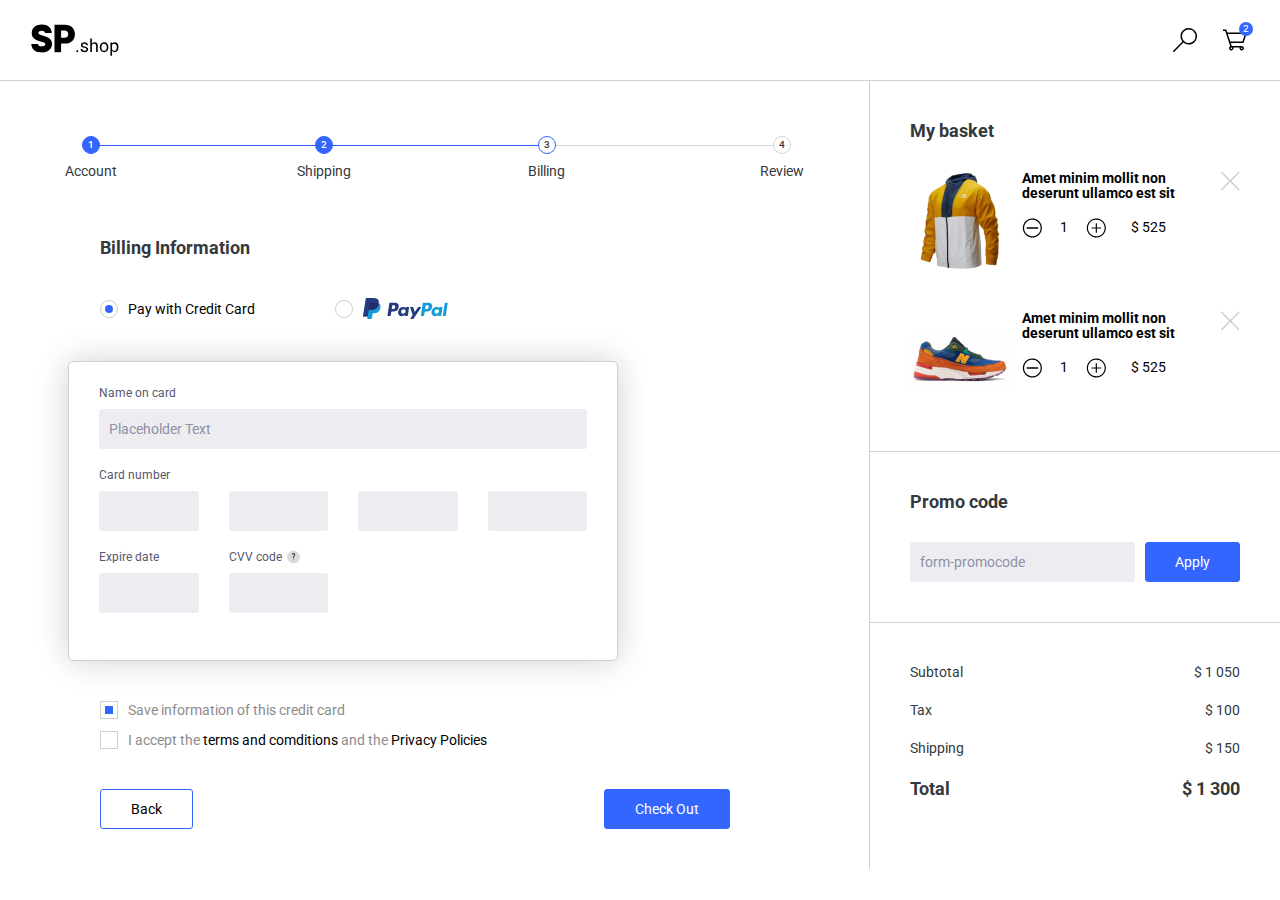
==== commit 7c91edf7: "edit container" ====
--- a/app/index.html
+++ b/app/index.html
@@ -177,381 +177,272 @@
           </div>
         </div>
 
-        <h2 class="cart__title">Billing Information</h2>
-
-        <form class="cart__form form-submit">
-          <div class="form-submit__radios">
-            <label class="custom-checkbox">
-              <input
-                class="custom-checkbox__input"
-                name="payment-method"
-                type="radio"
-                checked
-              />
-              <span class="custom-checkbox__box"></span>
-              <span class="custom-checkbox__text"> Pay with Credit Card </span>
-            </label>
-            <label class="custom-checkbox">
-              <input
-                class="custom-checkbox__input"
-                name="payment-method"
-                type="radio"
-              />
-              <span class="custom-checkbox__box"></span>
-              <span class="custom-checkbox__text">
-                <img src="img/paypal.svg" width="85" height="23" alt="paypal" />
-              </span>
-            </label>
-          </div>
-
-          <div class="form-submit__credit-card">
-            <div class="form-submit__group">
-              <label class="form-submit__label" for="card-name">
-                Name on card
+        <div class="cart__content">
+          <h2 class="cart__title">Billing Information</h2>
+
+          <form class="cart__form form-submit">
+            <div class="form-submit__radios">
+              <label class="custom-checkbox">
+                <input
+                  class="custom-checkbox__input"
+                  name="payment-method"
+                  type="radio"
+                  checked
+                />
+                <span class="custom-checkbox__box"></span>
+                <span class="custom-checkbox__text">
+                  Pay with Credit Card
+                </span>
               </label>
-              <input
-                class="form-submit__input"
-                type="text"
-                id="card-name"
-                placeholder="Placeholder Text"
-              />
-            </div>
-            <div class="form-submit__group">
-              <label class="form-submit__label" for="cart-number">
-                Card number
+              <label class="custom-checkbox">
+                <input
+                  class="custom-checkbox__input"
+                  name="payment-method"
+                  type="radio"
+                />
+                <span class="custom-checkbox__box"></span>
+                <span class="custom-checkbox__text">
+                  <img
+                    src="img/paypal.svg"
+                    width="85"
+                    height="23"
+                    alt="paypal"
+                  />
+                </span>
               </label>
-              <div class="form-submit__inputs">
+            </div>
+
+            <div class="form-submit__credit-card">
+              <div class="form-submit__group">
+                <label class="form-submit__label" for="card-name">
+                  Name on card
+                </label>
                 <input
                   class="form-submit__input"
                   type="text"
-                  id="card-number"
+                  id="card-name"
+                  placeholder="Placeholder Text"
                 />
-                <input
-                  class="form-submit__input"
-                  type="text"
-                  id="card-number"
-                />
-                <input
-                  class="form-submit__input"
-                  type="text"
-                  id="card-number"
-                />
-                <input
-                  class="form-submit__input"
-                  type="text"
-                  id="card-number"
-                />
-              </div>
-            </div>
-            <div class="form-submit__groups">
+              </div>
               <div class="form-submit__group">
-                <label class="form-submit__label" for="expire-date">
-                  Expire date
+                <label class="form-submit__label" for="cart-number">
+                  Card number
                 </label>
-
-                <input
-                  class="form-submit__input"
-                  type="text"
-                  id="expire-date"
-                />
-              </div>
-              <div class="form-submit__group">
-                <label class="form-submit__label" for="cw-code">
-                  CVV code
-                  <span class="form-submit__question-mark">
-                    <svg>
-                      <use xlink:href="img/sprite.svg#question-mark"></use>
-                    </svg>
-
-                    <small class="tooltip">Card Verification Value </small>
-                  </span>
-                </label>
-
-                <input class="form-submit__input" type="text" id="cw-code" />
-              </div>
-            </div>
-          </div>
-
-          <div class="form-submit__checkboxes">
-            <label class="custom-checkbox custom-checkbox--square">
-              <input class="custom-checkbox__input" type="checkbox" checked />
-              <span class="custom-checkbox__box"></span>
-              <span class="custom-checkbox__text">
-                Save information of this credit card
-              </span>
-            </label>
-            <label class="custom-checkbox custom-checkbox--square">
-              <input class="custom-checkbox__input" type="checkbox" />
-              <span class="custom-checkbox__box"></span>
-              <span class="custom-checkbox__text">
-                I accept the <a href="#"> terms and comditions</a> <br />
-                and the
-                <a href="#"> Privacy Policies</a>
-              </span>
-            </label>
-          </div>
-
-          <div class="form-submit__btns">
-            <button class="form-submit__btn btn btn--border" type="button">
-              Back
-            </button>
-            <button class="form-submit__btn btn" type="submit">
-              Check Out
-            </button>
-          </div>
-        </form>
+                <div class="form-submit__inputs">
+                  <input
+                    class="form-submit__input"
+                    type="text"
+                    id="card-number"
+                  />
+                  <input
+                    class="form-submit__input"
+                    type="text"
+                    id="card-number"
+                  />
+                  <input
+                    class="form-submit__input"
+                    type="text"
+                    id="card-number"
+                  />
+                  <input
+                    class="form-submit__input"
+                    type="text"
+                    id="card-number"
+                  />
+                </div>
+              </div>
+              <div class="form-submit__groups">
+                <div class="form-submit__group">
+                  <label class="form-submit__label" for="expire-date">
+                    Expire date
+                  </label>
+
+                  <input
+                    class="form-submit__input"
+                    type="text"
+                    id="expire-date"
+                  />
+                </div>
+                <div class="form-submit__group">
+                  <label class="form-submit__label" for="cw-code">
+                    CVV code
+                    <span class="form-submit__question-mark">
+                      <svg>
+                        <use xlink:href="img/sprite.svg#question-mark"></use>
+                      </svg>
+
+                      <small class="tooltip">Card Verification Value </small>
+                    </span>
+                  </label>
+
+                  <input class="form-submit__input" type="text" id="cw-code" />
+                </div>
+              </div>
+            </div>
+
+            <div class="form-submit__checkboxes">
+              <label class="custom-checkbox custom-checkbox--square">
+                <input class="custom-checkbox__input" type="checkbox" checked />
+                <span class="custom-checkbox__box"></span>
+                <span class="custom-checkbox__text">
+                  Save information of this credit card
+                </span>
+              </label>
+              <label class="custom-checkbox custom-checkbox--square">
+                <input class="custom-checkbox__input" type="checkbox" />
+                <span class="custom-checkbox__box"></span>
+                <span class="custom-checkbox__text">
+                  I accept the <a href="#"> terms and comditions</a> <br />
+                  and the
+                  <a href="#"> Privacy Policies</a>
+                </span>
+              </label>
+            </div>
+
+            <div class="form-submit__btns">
+              <button class="form-submit__btn btn btn--border" type="button">
+                Back
+              </button>
+              <button class="form-submit__btn btn" type="submit">
+                Check Out
+              </button>
+            </div>
+          </form>
+        </div>
       </div>
       <div class="cart__right cart-right">
-        <div class="cart-right__box">
-          <h2 class="cart-right__title">My basket</h2>
-
-          <ul class="cart-right__list">
-            <li class="cart-right__item">
-              <article class="cart-item" id="1">
-                <img
-                  class="cart-item__img"
-                  src="img/cart-items/1.png"
-                  alt="img"
+        <div class="cart-right__inner">
+          <div class="cart-right__box">
+            <h2 class="cart-right__title">My basket</h2>
+
+            <ul class="cart-right__list">
+              <li class="cart-right__item">
+                <article class="cart-item" id="1">
+                  <img
+                    class="cart-item__img"
+                    src="img/cart-items/1.png"
+                    alt="img"
+                  />
+                  <div class="cart-item__info">
+                    <h3 class="cart-item__title">
+                      Amet minim mollit non deserunt ullamco est sit
+                    </h3>
+                    <div class="cart-item__actions">
+                      <div class="cart-item__counter counter">
+                        <button
+                          class="counter__btn counter__btn--decrement"
+                          data-target="increment"
+                          type="button"
+                        >
+                          <svg>
+                            <use xlink:href="img/sprite.svg#minus"></use>
+                          </svg>
+                        </button>
+                        <input class="counter__input" type="text" value="1" />
+                        <button
+                          class="counter__btn counter__btn--increment"
+                          data-target="decrement"
+                        >
+                          <svg>
+                            <use xlink:href="img/sprite.svg#plus"></use>
+                          </svg>
+                        </button>
+                      </div>
+                      <div class="cart-item__price">$ <span>525</span></div>
+                    </div>
+                  </div>
+
+                  <button class="cart-item__remove" type="button">
+                    <svg>
+                      <use xlink:href="img/sprite.svg#close"></use>
+                    </svg>
+                  </button>
+                </article>
+              </li>
+              <li class="cart-right__item">
+                <article class="cart-item" id="2">
+                  <img
+                    class="cart-item__img"
+                    src="img/cart-items/2.png"
+                    alt="img"
+                  />
+                  <div class="cart-item__info">
+                    <h3 class="cart-item__title">
+                      Amet minim mollit non deserunt ullamco est sit
+                    </h3>
+                    <div class="cart-item__actions">
+                      <div class="cart-item__counter counter">
+                        <button
+                          class="counter__btn counter__btn--decrement"
+                          data-target="increment"
+                          type="button"
+                        >
+                          <svg>
+                            <use xlink:href="img/sprite.svg#minus"></use>
+                          </svg>
+                        </button>
+                        <input class="counter__input" type="text" value="1" />
+                        <button
+                          class="counter__btn counter__btn--increment"
+                          data-target="decrement"
+                        >
+                          <svg>
+                            <use xlink:href="img/sprite.svg#plus"></use>
+                          </svg>
+                        </button>
+                      </div>
+                      <div class="cart-item__price">$ <span>525</span></div>
+                    </div>
+                  </div>
+
+                  <button class="cart-item__remove" type="button">
+                    <svg>
+                      <use xlink:href="img/sprite.svg#close"></use>
+                    </svg>
+                  </button>
+                </article>
+              </li>
+            </ul>
+          </div>
+
+          <div class="cart-right__box">
+            <h2 class="cart-right__title">Promo code</h2>
+            <form class="form-promocode">
+              <label class="form-promocode__label">
+                <input
+                  class="form-promocode__input"
+                  type="text"
+                  placeholder="form-promocode"
                 />
-                <div class="cart-item__info">
-                  <h3 class="cart-item__title">
-                    Amet minim mollit non deserunt ullamco est sit
-                  </h3>
-                  <div class="cart-item__actions">
-                    <div class="cart-item__counter counter">
-                      <button
-                        class="counter__btn counter__btn--decrement"
-                        data-target="increment"
-                        type="button"
-                      >
-                        <svg>
-                          <use xlink:href="img/sprite.svg#minus"></use>
-                        </svg>
-                      </button>
-                      <input class="counter__input" type="text" value="1" />
-                      <button
-                        class="counter__btn counter__btn--increment"
-                        data-target="decrement"
-                      >
-                        <svg>
-                          <use xlink:href="img/sprite.svg#plus"></use>
-                        </svg>
-                      </button>
-                    </div>
-                    <div class="cart-item__price">$ <span>525</span></div>
-                  </div>
-                </div>
-
-                <button class="cart-item__remove" type="button">
-                  <svg>
-                    <use xlink:href="img/sprite.svg#close"></use>
-                  </svg>
-                </button>
-              </article>
-            </li>
-            <li class="cart-right__item">
-              <article class="cart-item" id="2">
-                <img
-                  class="cart-item__img"
-                  src="img/cart-items/2.png"
-                  alt="img"
-                />
-                <div class="cart-item__info">
-                  <h3 class="cart-item__title">
-                    Amet minim mollit non deserunt ullamco est sit
-                  </h3>
-                  <div class="cart-item__actions">
-                    <div class="cart-item__counter counter">
-                      <button
-                        class="counter__btn counter__btn--decrement"
-                        data-target="increment"
-                        type="button"
-                      >
-                        <svg>
-                          <use xlink:href="img/sprite.svg#minus"></use>
-                        </svg>
-                      </button>
-                      <input class="counter__input" type="text" value="1" />
-                      <button
-                        class="counter__btn counter__btn--increment"
-                        data-target="decrement"
-                      >
-                        <svg>
-                          <use xlink:href="img/sprite.svg#plus"></use>
-                        </svg>
-                      </button>
-                    </div>
-                    <div class="cart-item__price">$ <span>525</span></div>
-                  </div>
-                </div>
-
-                <button class="cart-item__remove" type="button">
-                  <svg>
-                    <use xlink:href="img/sprite.svg#close"></use>
-                  </svg>
-                </button>
-              </article>
-            </li>
-          </ul>
-        </div>
-
-        <div class="cart-right__box">
-          <h2 class="cart-right__title">Promo code</h2>
-          <form class="form-promocode">
-            <label class="form-promocode__label">
-              <input
-                class="form-promocode__input"
-                type="text"
-                placeholder="form-promocode"
-              />
-            </label>
-            <button class="form-promocode__btn btn">Apply</button>
-          </form>
-        </div>
-
-        <div class="cart-right__box">
-          <ul class="total">
-            <li class="total__item">
-              <div>Subtotal</div>
-              <div>$ <span class="subtotal-price">1 050</span></div>
-            </li>
-            <li class="total__item">
-              <div>Tax</div>
-              <div>$ <span class="tax-price">100</span></div>
-            </li>
-            <li class="total__item">
-              <div>Shipping</div>
-              <div>$ <span class="shipping-price">150</span></div>
-            </li>
-            <li class="total__item">
-              <div>Total</div>
-              <div>$ <span class="total-price">1 300</span></div>
-            </li>
-          </ul>
+              </label>
+              <button class="form-promocode__btn btn">Apply</button>
+            </form>
+          </div>
+
+          <div class="cart-right__box">
+            <ul class="total">
+              <li class="total__item">
+                <div>Subtotal</div>
+                <div>$ <span class="subtotal-price">1 050</span></div>
+              </li>
+              <li class="total__item">
+                <div>Tax</div>
+                <div>$ <span class="tax-price">100</span></div>
+              </li>
+              <li class="total__item">
+                <div>Shipping</div>
+                <div>$ <span class="shipping-price">150</span></div>
+              </li>
+              <li class="total__item">
+                <div>Total</div>
+                <div>$ <span class="total-price">1 300</span></div>
+              </li>
+            </ul>
+          </div>
         </div>
       </div>
     </div>
   </div>
-
-  <!-- <div class="cart__right cart-right">
-    <div class="cart-right__box">
-      <h2 class="cart-right__title">My basket</h2>
-
-      <ul class="cart-right__list">
-        <li class="car-right__item">
-          <article class="cart-item">
-            <img class="cart-item__img" src="img/cart-items/1.png" alt="img" />
-            <div class="cart-item__info">
-              <h3 class="cart-item__title">
-                Amet minim mollit non deserunt ullamco est sit
-              </h3>
-              <div class="cart-item__actions">
-                <div class="cart-item__counter counter">
-                  <button
-                    class="counter__btn counter__btn--increment"
-                    type="button"
-                  >
-                    <svg>
-                      <use xlink:href="img/sprite.svg#minus"></use>
-                    </svg>
-                  </button>
-                  <input class="counter__input" type="text" value="1" />
-                  <button class="counter__btn counter__btn--decrease">
-                    <svg>
-                      <use xlink:href="img/sprite.svg#plus"></use>
-                    </svg>
-                  </button>
-                </div>
-                <span class="cart-item__price"> $ 525 </span>
-              </div>
-            </div>
-
-            <button class="cart-item__remove" type="button">
-              <svg>
-                <use xlink:href="img/sprite.svg#close"></use>
-              </svg>
-            </button>
-          </article>
-        </li>
-        <li class="car-right__item">
-          <article class="cart-item">
-            <img class="cart-item__img" src="img/cart-items/2.png" alt="img" />
-            <div class="cart-item__info">
-              <h3 class="cart-item__title">
-                Amet minim mollit non deserunt ullamco est sit
-              </h3>
-              <div class="cart-item__actions">
-                <div class="cart-item__counter counter">
-                  <button
-                    class="counter__btn counter__btn--increment"
-                    type="button"
-                  >
-                    <svg>
-                      <use xlink:href="img/sprite.svg#minus"></use>
-                    </svg>
-                  </button>
-                  <input class="counter__input" type="text" value="1" />
-                  <button class="counter__btn counter__btn--decrease">
-                    <svg>
-                      <use xlink:href="img/sprite.svg#plus"></use>
-                    </svg>
-                  </button>
-                </div>
-                <span class="cart-item__price"> $ 525 </span>
-              </div>
-            </div>
-
-            <button class="cart-item__remove" type="button">
-              <svg>
-                <use xlink:href="img/sprite.svg#close"></use>
-              </svg>
-            </button>
-          </article>
-        </li>
-      </ul>
-    </div>
-
-    <div class="cart-right__box">
-      <h2 class="cart-right__title">Promo code</h2>
-      <form class="form-promocode">
-        <label class="form-promocode__label">
-          <input
-            class="form-promocode__input"
-            type="text"
-            placeholder="form-promocode"
-          />
-        </label>
-        <button class="form-promocode__btn btn">Apply</button>
-      </form>
-    </div>
-
-    <div class="cart-right__box">
-      <h2 class="cart-right__title">Promo code</h2>
-
-      <ul class="total">
-        <li class="total__item">
-          <div>Subtotal</div>
-          <div>$1 050</div>
-        </li>
-        <li class="total__item">
-          <div>Tax</div>
-          <div>$100</div>
-        </li>
-        <li class="total__item">
-          <div>Shipping</div>
-          <div>$150</div>
-        </li>
-        <li class="total__item">
-          <div>
-            <b> Total </b>
-          </div>
-          <div>
-            <b> $1 300 </b>
-          </div>
-        </li>
-      </ul>
-    </div>
-  </div> -->
 </section>
 </main>
       <footer class="footer">
--- a/app/css/style.css
+++ b/app/css/style.css
@@ -110,13 +110,7 @@
   display: none;
 }
 
-html,
-body {
-  height: 100%;
-}
-
 .site-wrapper {
-  min-height: 100vh;
   display: -webkit-box;
   display: -ms-flexbox;
   display: flex;
@@ -128,8 +122,8 @@
 
 .main {
   -webkit-box-flex: 1;
-      -ms-flex: 1 1 auto;
-          flex: 1 1 auto;
+      -ms-flex-positive: 1;
+          flex-grow: 1;
 }
 
 :root {
@@ -458,7 +452,7 @@
 }
 
 .header {
-  padding: 25px 0;
+  padding: 24px 0;
   color: #333933;
   position: sticky;
   top: 0;
@@ -707,38 +701,71 @@
 
 .cart {
   position: relative;
+  height: 100%;
 }
 .cart__wrapper {
   display: -ms-grid;
   display: grid;
-  -ms-grid-columns: 1fr 410px;
-  grid-template-columns: 1fr 410px;
+  -ms-grid-columns: minmax(auto, 1100px) 1fr;
+  grid-template-columns: minmax(auto, 1100px) 1fr;
   gap: 65px;
+  padding-left: max(15px, (100% - 1540px) / 2);
 }
 @media (max-width: 991.98px) {
   .cart__wrapper {
     -ms-grid-columns: 1fr;
     grid-template-columns: 1fr;
+    padding-left: 0;
   }
 }
 .cart .container {
+  padding-left: 50px;
+  max-width: 100%;
   padding-right: 0;
 }
 @media (max-width: 991.98px) {
   .cart .container {
-    padding-right: 30px;
+    padding-left: 50px;
+    padding-right: 50px;
+  }
+}
+@media (max-width: 767.98px) {
+  .cart .container {
+    padding-left: 10px;
+    padding-right: 10px;
+  }
+}
+.cart__content {
+  margin-left: 240px;
+}
+@media (max-width: 1400px) {
+  .cart__content {
+    margin-left: 35px;
   }
 }
 @media (max-width: 576px) {
-  .cart .container {
-    padding-right: 10px;
+  .cart__content {
+    margin-left: 0;
   }
 }
 .cart__left {
-  padding: 40px 0;
+  padding: 55px 0 40px;
 }
 .cart__right {
   border-left: 1px solid #cfcfcf;
+  display: -webkit-box;
+  display: -ms-flexbox;
+  display: flex;
+  -webkit-box-orient: vertical;
+  -webkit-box-direction: normal;
+      -ms-flex-direction: column;
+          flex-direction: column;
+  -webkit-box-align: start;
+      -ms-flex-align: start;
+          align-items: flex-start;
+  -webkit-box-pack: start;
+      -ms-flex-pack: start;
+          justify-content: flex-start;
 }
 @media (max-width: 991.98px) {
   .cart__right {
@@ -771,7 +798,7 @@
   margin-bottom: 60px;
 }
 .cart__form {
-  max-width: 660px;
+  max-width: 630px;
 }
 .cart .cart-steps__top {
   display: -webkit-box;
@@ -869,6 +896,12 @@
   background-color: var(--color-accent);
 }
 
+.cart-right {
+  width: 100%;
+}
+.cart-right__inner {
+  width: 410px;
+}
 .cart-right__box {
   padding: 40px;
 }
@@ -897,9 +930,6 @@
   display: -webkit-box;
   display: -ms-flexbox;
   display: flex;
-  -webkit-box-align: center;
-      -ms-flex-align: center;
-          align-items: center;
   padding-right: 30px;
   color: var(--color-black);
   position: relative;
@@ -941,6 +971,7 @@
 }
 .cart-item__title {
   margin-bottom: 16px;
+  font-size: 14px;
 }
 .cart-item__actions {
   display: -webkit-box;
@@ -961,7 +992,7 @@
   -webkit-box-align: center;
       -ms-flex-align: center;
           align-items: center;
-  width: 80px;
+  width: 84px;
   height: 20px;
   -webkit-box-pack: justify;
       -ms-flex-pack: justify;
@@ -1041,11 +1072,20 @@
   -webkit-box-shadow: 0px 0px 32px rgba(0, 0, 0, 0.19);
           box-shadow: 0px 0px 32px rgba(0, 0, 0, 0.19);
   border-radius: 5px;
-  padding: 20px 30px;
+  padding: 25px 30px;
   display: -ms-grid;
   display: grid;
   gap: 20px;
   max-width: 550px;
+  min-height: 300px;
+  margin-left: -32px;
+  -ms-flex-line-pack: start;
+      align-content: start;
+}
+@media (max-width: 767.98px) {
+  .form-submit__credit-card {
+    min-height: auto;
+  }
 }
 @media (max-width: 576px) {
   .form-submit__credit-card {
@@ -1053,6 +1093,7 @@
             box-shadow: none;
     border: none;
     padding: 0;
+    margin-left: 0;
   }
 }
 .form-submit__group {
@@ -1073,11 +1114,7 @@
   margin-bottom: 10px;
   line-height: 1;
   position: relative;
-}
-@media (max-width: 576px) {
-  .form-submit__label {
-    font-size: 12px;
-  }
+  font-size: 12px;
 }
 .form-submit__input {
   height: 40px;
@@ -1207,6 +1244,7 @@
 }
 
 .form-promocode {
+  width: 100%;
   display: -webkit-box;
   display: -ms-flexbox;
   display: flex;
@@ -1278,4 +1316,5 @@
 }
 .total__item:last-child {
   font-size: 18px;
+  font-weight: 700;
 }